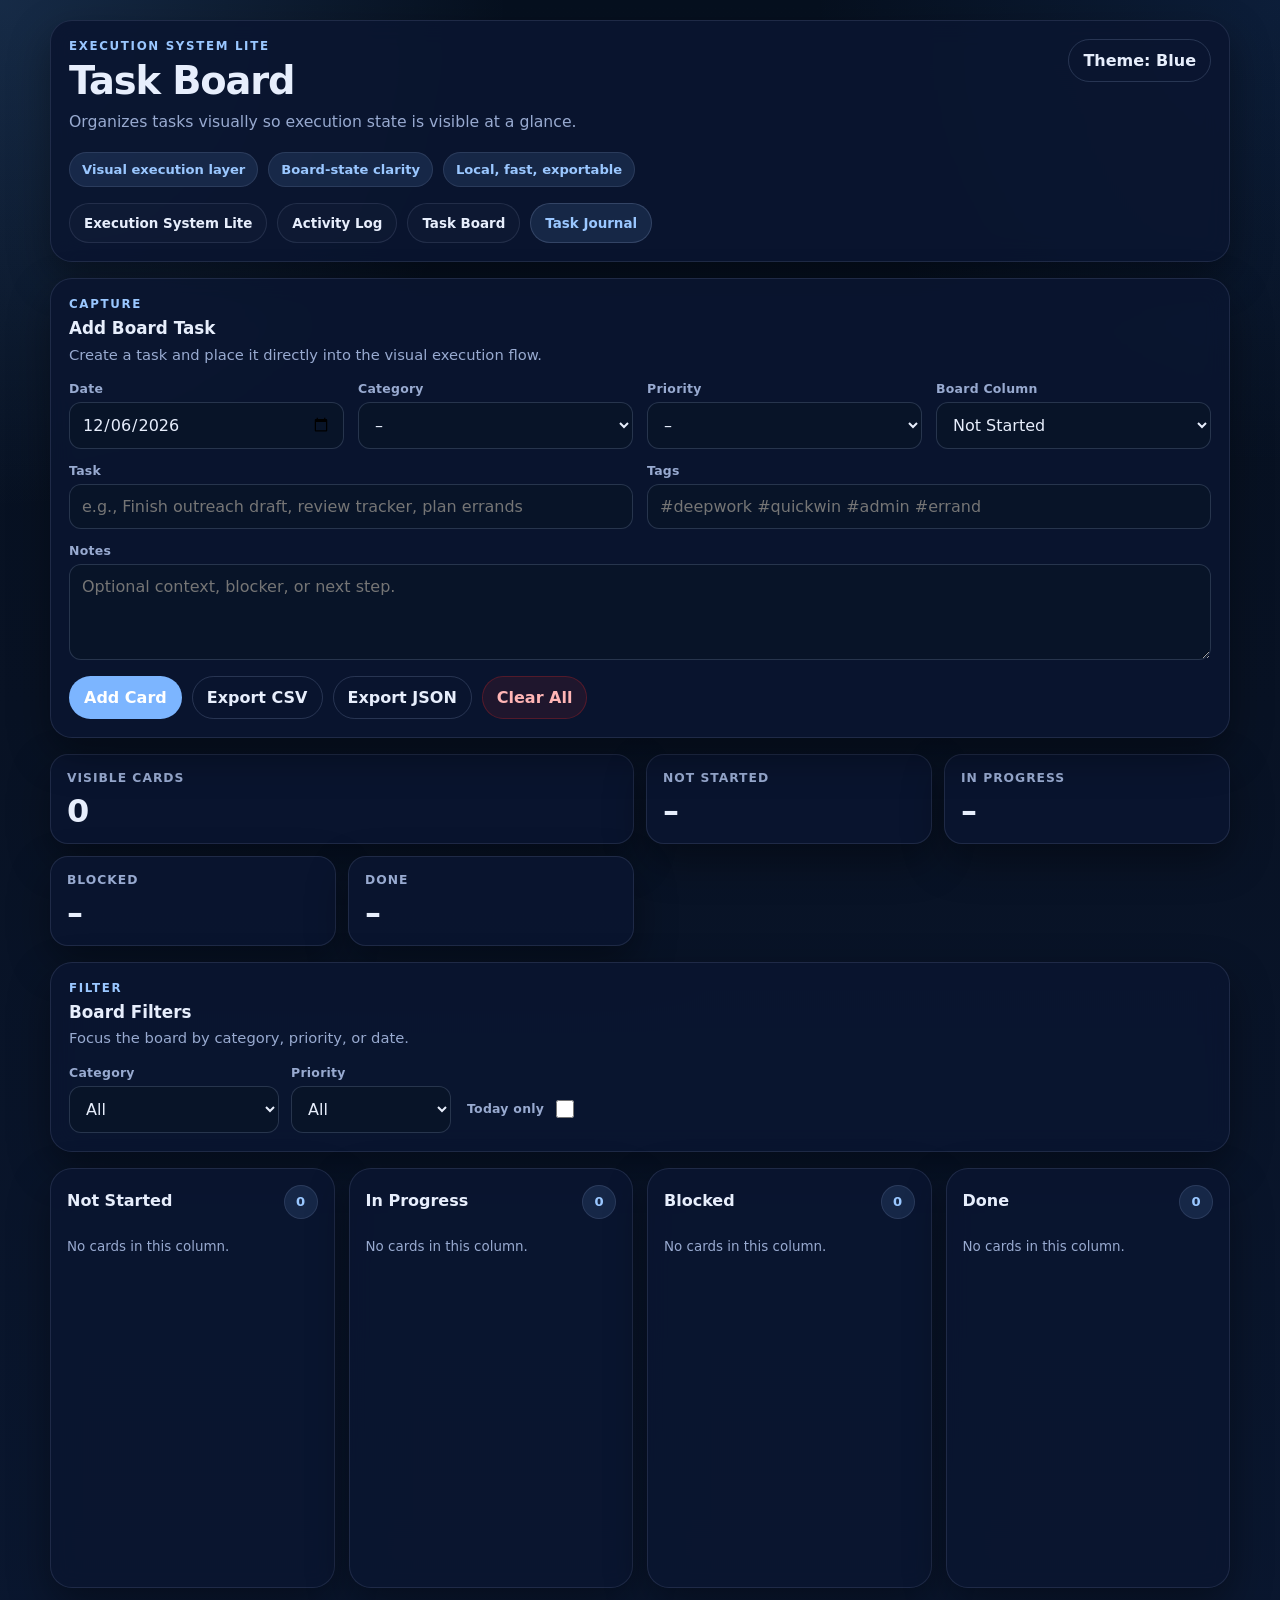
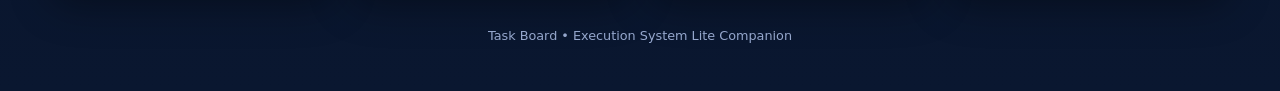
==== task-board/index.html @ 43ab629a "Add files via upload" ====
<!DOCTYPE html>
<html lang="en" data-theme="blue">
<head>
  <meta charset="UTF-8" />
  <meta name="viewport" content="width=device-width, initial-scale=1.0" />
  <title>Task Board</title>
  <meta name="description" content="Organizes tasks visually so execution state is visible at a glance." />
  <meta name="theme-color" content="#06101f" />
  <link rel="manifest" href="manifest.json" />
  <link rel="icon" href="../icons/icon-192.png" />
  <link rel="apple-touch-icon" href="../icons/icon-192.png" />
  <link rel="stylesheet" href="styles.css" />
</head>
<body>
  <div class="app-shell">
    <div class="app">
      <header class="hero card">
        <div class="hero-top">
          <div>
            <div class="eyebrow">Execution System Lite</div>
            <h1>Task Board</h1>
            <p class="subtitle">Organizes tasks visually so execution state is visible at a glance.</p>
          </div>
          <button id="themeBtn" class="btn btn-secondary" type="button" aria-label="Toggle theme">Theme: Blue</button>
        </div>

        <div class="hero-pills">
          <span class="pill">Visual execution layer</span>
          <span class="pill">Board-state clarity</span>
          <span class="pill">Local, fast, exportable</span>
        </div>
<nav class="top-nav" aria-label="Bundle navigation">
  <a class="nav-chip" href="../index.html">Execution System Lite</a>
  <a class="nav-chip" href="../activity-log/index.html">Activity Log</a>
  <a class="nav-chip" href="../task-board/index.html">Task Board</a>
  <a class="nav-chip active" href="index.html">Task Journal</a>
</nav>
      </header>

      <section class="section-card card">
        <div class="section-head section-head-stack">
          <div>
            <div class="eyebrow">Capture</div>
            <h2>Add Board Task</h2>
            <p class="section-copy">Create a task and place it directly into the visual execution flow.</p>
          </div>
        </div>

        <form id="boardForm">
          <div class="form-grid">
            <div class="field">
              <label for="dateInput">Date</label>
              <input type="date" id="dateInput" required />
            </div>

            <div class="field">
              <label for="categorySelect">Category</label>
              <select id="categorySelect">
                <option value="">–</option>
                <option value="work">Work</option>
                <option value="home">Home</option>
                <option value="relationship">Relationship</option>
                <option value="health">Health / Fitness</option>
                <option value="finance">Finance / Admin</option>
                <option value="learning">Learning / Language</option>
                <option value="trading">Trading</option>
                <option value="mbe">MBE / Business</option>
                <option value="writing">Writing / Creative</option>
                <option value="errand">Errand</option>
                <option value="other">Other</option>
              </select>
            </div>

            <div class="field">
              <label for="prioritySelect">Priority</label>
              <select id="prioritySelect">
                <option value="">–</option>
                <option value="low">Low</option>
                <option value="medium">Medium</option>
                <option value="high">High</option>
                <option value="critical">Critical</option>
              </select>
            </div>

            <div class="field">
              <label for="statusSelect">Board Column</label>
              <select id="statusSelect">
                <option value="not_started">Not Started</option>
                <option value="in_progress">In Progress</option>
                <option value="blocked">Blocked</option>
                <option value="done">Done</option>
              </select>
            </div>

            <div class="field field-span-2">
              <label for="titleInput">Task</label>
              <input type="text" id="titleInput" placeholder="e.g., Finish outreach draft, review tracker, plan errands" required />
            </div>

            <div class="field field-span-2">
              <label for="tagsInput">Tags</label>
              <input type="text" id="tagsInput" placeholder="#deepwork #quickwin #admin #errand" />
            </div>

            <div class="field field-full">
              <label for="notesInput">Notes</label>
              <textarea id="notesInput" placeholder="Optional context, blocker, or next step."></textarea>
            </div>
          </div>

          <div class="action-row">
            <button class="btn btn-primary" type="submit">Add Card</button>
            <button class="btn btn-secondary" type="button" id="exportCsvBtn">Export CSV</button>
            <button class="btn btn-secondary" type="button" id="exportJsonBtn">Export JSON</button>
            <button class="btn btn-danger" type="button" id="clearBtn">Clear All</button>
          </div>
        </form>
      </section>

      <section class="metrics-grid">
        <div class="metric-card metric-card-wide">
          <div class="metric-label">Visible Cards</div>
          <div class="metric-value" id="sumCount">0</div>
        </div>

        <div class="metric-card">
          <div class="metric-label">Not Started</div>
          <div class="metric-value" id="sumNotStarted">–</div>
        </div>

        <div class="metric-card">
          <div class="metric-label">In Progress</div>
          <div class="metric-value" id="sumInProgress">–</div>
        </div>

        <div class="metric-card">
          <div class="metric-label">Blocked</div>
          <div class="metric-value" id="sumBlocked">–</div>
        </div>

        <div class="metric-card">
          <div class="metric-label">Done</div>
          <div class="metric-value" id="sumDone">–</div>
        </div>
      </section>

      <section class="section-card card">
        <div class="section-head section-head-stack">
          <div>
            <div class="eyebrow">Filter</div>
            <h2>Board Filters</h2>
            <p class="section-copy">Focus the board by category, priority, or date.</p>
          </div>
        </div>

        <div class="filter-row">
          <div class="filter-field">
            <label for="filterCategory">Category</label>
            <select id="filterCategory">
              <option value="all">All</option>
              <option value="work">Work</option>
              <option value="home">Home</option>
              <option value="relationship">Relationship</option>
              <option value="health">Health / Fitness</option>
              <option value="finance">Finance / Admin</option>
              <option value="learning">Learning / Language</option>
              <option value="trading">Trading</option>
              <option value="mbe">MBE / Business</option>
              <option value="writing">Writing / Creative</option>
              <option value="errand">Errand</option>
              <option value="other">Other</option>
            </select>
          </div>

          <div class="filter-field">
            <label for="filterPriority">Priority</label>
            <select id="filterPriority">
              <option value="all">All</option>
              <option value="low">Low</option>
              <option value="medium">Medium</option>
              <option value="high">High</option>
              <option value="critical">Critical</option>
            </select>
          </div>

          <div class="checkbox-wrap">
            <label for="filterToday">Today only</label>
            <input type="checkbox" id="filterToday" />
          </div>
        </div>
      </section>

      <section class="board-grid">
        <div class="board-column card">
          <div class="board-column-head">
            <h3>Not Started</h3>
            <span class="board-count" id="countNotStarted">0</span>
          </div>
          <div class="board-stack" id="colNotStarted"></div>
        </div>

        <div class="board-column card">
          <div class="board-column-head">
            <h3>In Progress</h3>
            <span class="board-count" id="countInProgress">0</span>
          </div>
          <div class="board-stack" id="colInProgress"></div>
        </div>

        <div class="board-column card">
          <div class="board-column-head">
            <h3>Blocked</h3>
            <span class="board-count" id="countBlocked">0</span>
          </div>
          <div class="board-stack" id="colBlocked"></div>
        </div>

        <div class="board-column card">
          <div class="board-column-head">
            <h3>Done</h3>
            <span class="board-count" id="countDone">0</span>
          </div>
          <div class="board-stack" id="colDone"></div>
        </div>
      </section>

      <footer class="footer">Task Board • Execution System Lite Companion</footer>
    </div>
  </div>

  <script src="app.js"></script>
</body>
</html>
---- task-board/styles.css ----
:root {
  --bg: #f3f6fb;
  --bg-accent:
    radial-gradient(circle at top left, rgba(96, 165, 250, 0.16), transparent 28%),
    linear-gradient(180deg, #f6f9ff 0%, #eef3fb 100%);
  --card: rgba(255, 255, 255, 0.92);
  --text: #0f172a;
  --muted: #5b6b86;
  --border: rgba(15, 23, 42, 0.08);
  --border-strong: rgba(15, 23, 42, 0.12);
  --input-bg: #f8fbff;
  --accent: #2563eb;
  --accent-2: #60a5fa;
  --accent-soft: rgba(37, 99, 235, 0.08);
  --shadow: 0 10px 30px rgba(15, 23, 42, 0.08);
  --radius-xl: 22px;
  --radius-lg: 18px;
  --radius-md: 14px;
  --radius-sm: 999px;
  --max-width: 1180px;
}

html[data-theme="blue"] {
  --bg: #06101f;
  --bg-accent:
    radial-gradient(circle at top left, rgba(96, 165, 250, 0.18), transparent 24%),
    radial-gradient(circle at top right, rgba(59, 130, 246, 0.12), transparent 22%),
    linear-gradient(180deg, #06101f 0%, #081224 42%, #0a1730 100%);
  --card: rgba(10, 22, 48, 0.9);
  --text: #e7eefc;
  --muted: #98aad0;
  --border: rgba(152, 170, 208, 0.15);
  --border-strong: rgba(152, 170, 208, 0.22);
  --input-bg: #081428;
  --accent: #7cb5ff;
  --accent-2: #9ac7ff;
  --accent-soft: rgba(124, 181, 255, 0.12);
  --shadow: 0 16px 40px rgba(0, 0, 0, 0.38);
}

* {
  box-sizing: border-box;
}

html, body {
  margin: 0;
  min-height: 100%;
}

body {
  font-family: Inter, system-ui, -apple-system, BlinkMacSystemFont, "Segoe UI", sans-serif;
  background: var(--bg-accent);
  color: var(--text);
}

button,
input,
select,
textarea {
  font: inherit;
}

.app-shell {
  min-height: 100vh;
  padding: 20px 14px 40px;
}

.app {
  width: 100%;
  max-width: var(--max-width);
  margin: 0 auto;
  display: grid;
  gap: 16px;
}

.card {
  background: var(--card);
  backdrop-filter: blur(12px);
  border: 1px solid var(--border);
  border-radius: var(--radius-xl);
  box-shadow: var(--shadow);
}

.hero,
.section-card {
  padding: 18px;
}

.hero-top {
  display: flex;
  justify-content: space-between;
  align-items: flex-start;
  gap: 16px;
}

.eyebrow {
  font-size: 0.74rem;
  letter-spacing: 0.14em;
  text-transform: uppercase;
  color: var(--accent-2);
  margin-bottom: 8px;
  font-weight: 700;
}

h1, h2, h3, p {
  margin: 0;
}

h1 {
  font-size: clamp(1.8rem, 5vw, 2.4rem);
  line-height: 1.05;
  letter-spacing: -0.03em;
}

h2 {
  font-size: 1.05rem;
  line-height: 1.1;
  margin-bottom: 6px;
}

h3 {
  font-size: 1rem;
  line-height: 1.15;
}

.subtitle,
.section-copy {
  color: var(--muted);
  max-width: 720px;
  line-height: 1.45;
}

.subtitle {
  margin-top: 10px;
  font-size: 0.98rem;
}

.section-copy {
  font-size: 0.92rem;
}

.hero-pills {
  display: flex;
  flex-wrap: wrap;
  gap: 10px;
  margin-top: 18px;
}

.pill {
  border-radius: var(--radius-sm);
  padding: 9px 12px;
  font-size: 0.82rem;
  color: var(--accent-2);
  background: var(--accent-soft);
  border: 1px solid var(--border);
  font-weight: 600;
}

.metrics-grid {
  display: grid;
  grid-template-columns: repeat(4, minmax(0, 1fr));
  gap: 12px;
}

.metric-card {
  padding: 16px;
  border-radius: var(--radius-lg);
  background: var(--card);
  border: 1px solid var(--border);
  box-shadow: var(--shadow);
}

.metric-card-wide {
  grid-column: span 2;
}

.metric-label {
  font-size: 0.77rem;
  text-transform: uppercase;
  letter-spacing: 0.08em;
  color: var(--muted);
  margin-bottom: 10px;
  font-weight: 700;
}

.metric-value {
  font-size: clamp(1.35rem, 3.5vw, 2rem);
  line-height: 1;
  font-weight: 800;
  letter-spacing: -0.03em;
}

.section-head {
  display: flex;
  justify-content: space-between;
  align-items: flex-start;
  gap: 14px;
  margin-bottom: 16px;
}

.section-head-stack {
  flex-direction: column;
}

.form-grid {
  display: grid;
  grid-template-columns: repeat(4, minmax(0, 1fr));
  gap: 14px;
}

.field {
  display: flex;
  flex-direction: column;
  gap: 6px;
}

.field-full {
  grid-column: 1 / -1;
}

.field-span-2 {
  grid-column: span 2;
}

label {
  font-size: 0.78rem;
  font-weight: 700;
  color: var(--muted);
  letter-spacing: 0.02em;
}

input[type="text"],
input[type="date"],
select,
textarea {
  width: 100%;
  background: var(--input-bg);
  color: var(--text);
  border: 1px solid var(--border-strong);
  border-radius: 12px;
  padding: 12px 12px;
  outline: none;
}

textarea {
  min-height: 96px;
  resize: vertical;
}

input:focus,
select:focus,
textarea:focus {
  border-color: var(--accent);
}

.action-row {
  display: flex;
  flex-wrap: wrap;
  gap: 10px;
  margin-top: 16px;
}

.btn {
  appearance: none;
  border: 1px solid var(--border-strong);
  border-radius: var(--radius-sm);
  padding: 11px 14px;
  cursor: pointer;
  font-weight: 700;
  background: transparent;
  color: var(--text);
}

.btn-primary {
  background: var(--accent);
  color: #fff;
  border-color: transparent;
}

.btn-danger {
  background: rgba(220, 38, 38, 0.1);
  color: #ffb5b5;
  border-color: rgba(220, 38, 38, 0.28);
}

html[data-theme="light"] .btn-danger {
  color: #dc2626;
}

.filter-row {
  display: flex;
  flex-wrap: wrap;
  gap: 12px;
  align-items: end;
}

.filter-field {
  min-width: 160px;
  display: flex;
  flex-direction: column;
  gap: 6px;
}

.checkbox-wrap {
  display: inline-flex;
  align-items: center;
  gap: 8px;
  min-height: 48px;
  padding: 0 4px;
  color: var(--muted);
  font-weight: 700;
}

.checkbox-wrap input {
  width: 18px;
  height: 18px;
}

.board-grid {
  display: grid;
  grid-template-columns: repeat(4, minmax(0, 1fr));
  gap: 14px;
}

.board-column {
  padding: 16px;
  min-height: 420px;
}

.board-column-head {
  display: flex;
  justify-content: space-between;
  align-items: center;
  gap: 10px;
  margin-bottom: 12px;
}

.board-count {
  display: inline-flex;
  align-items: center;
  justify-content: center;
  min-width: 34px;
  height: 34px;
  padding: 0 10px;
  border-radius: var(--radius-sm);
  background: var(--accent-soft);
  color: var(--accent-2);
  border: 1px solid var(--border);
  font-size: 0.82rem;
  font-weight: 800;
}

.board-stack {
  display: grid;
  gap: 12px;
  align-content: start;
}

.board-card {
  border: 1px solid var(--border);
  border-radius: var(--radius-lg);
  padding: 14px;
  background: rgba(255,255,255,0.02);
}

.board-card-head {
  display: flex;
  justify-content: space-between;
  gap: 10px;
  align-items: flex-start;
  margin-bottom: 10px;
}

.board-card-title {
  font-size: 0.95rem;
  font-weight: 800;
  line-height: 1.25;
}

.board-meta {
  display: flex;
  flex-wrap: wrap;
  gap: 8px;
  margin-bottom: 10px;
}

.board-chip {
  display: inline-flex;
  align-items: center;
  min-height: 28px;
  padding: 0 10px;
  border-radius: var(--radius-sm);
  background: var(--accent-soft);
  border: 1px solid var(--border);
  color: var(--accent-2);
  font-size: 0.76rem;
  font-weight: 700;
}

.board-notes {
  color: var(--muted);
  font-size: 0.84rem;
  line-height: 1.4;
  white-space: pre-wrap;
  margin-bottom: 12px;
}

.board-actions {
  display: flex;
  flex-wrap: wrap;
  gap: 8px;
}

.board-actions .btn {
  padding: 8px 12px;
  font-size: 0.78rem;
}

.board-empty {
  color: var(--muted);
  font-size: 0.84rem;
  padding: 8px 0;
}

.footer {
  width: 100%;
  max-width: var(--max-width);
  margin: 16px auto 0;
  text-align: center;
  color: var(--muted);
  font-size: 0.8rem;
  padding: 8px 0;
}

@media (max-width: 1100px) {
  .board-grid {
    grid-template-columns: repeat(2, minmax(0, 1fr));
  }
}

@media (max-width: 980px) {
  .metrics-grid {
    grid-template-columns: repeat(2, minmax(0, 1fr));
  }

  .metric-card-wide {
    grid-column: span 2;
  }

  .form-grid {
    grid-template-columns: repeat(2, minmax(0, 1fr));
  }
}

@media (max-width: 640px) {
  .app-shell {
    padding: 14px 10px 28px;
  }

  .hero,
  .section-card,
  .metric-card,
  .board-column {
    padding: 14px;
  }

  .hero-top,
  .section-head {
    flex-direction: column;
  }

  .metrics-grid {
    grid-template-columns: 1fr 1fr;
  }

  .form-grid,
  .board-grid {
    grid-template-columns: 1fr;
  }

  .field-span-2,
  .metric-card-wide {
    grid-column: auto;
  }

  .filter-row {
    flex-direction: column;
    align-items: stretch;
  }

  .filter-field {
    min-width: 0;
  }

  .action-row .btn {
    width: 100%;
  }
}

.top-nav {
  display: flex;
  flex-wrap: wrap;
  gap: 10px;
  margin-top: 16px;
}

.nav-chip {
  display: inline-flex;
  align-items: center;
  justify-content: center;
  min-height: 40px;
  padding: 0 14px;
  border-radius: var(--radius-sm);
  border: 1px solid var(--border);
  background: rgba(255, 255, 255, 0.02);
  color: var(--text);
  font-size: 0.84rem;
  font-weight: 700;
  text-decoration: none;
}

.nav-chip.active {
  background: var(--accent-soft);
  color: var(--accent-2);
  border-color: var(--border-strong);
}

@media (max-width: 640px) {
  .top-nav {
    flex-direction: column;
  }

  .nav-chip {
    width: 100%;
  }
}
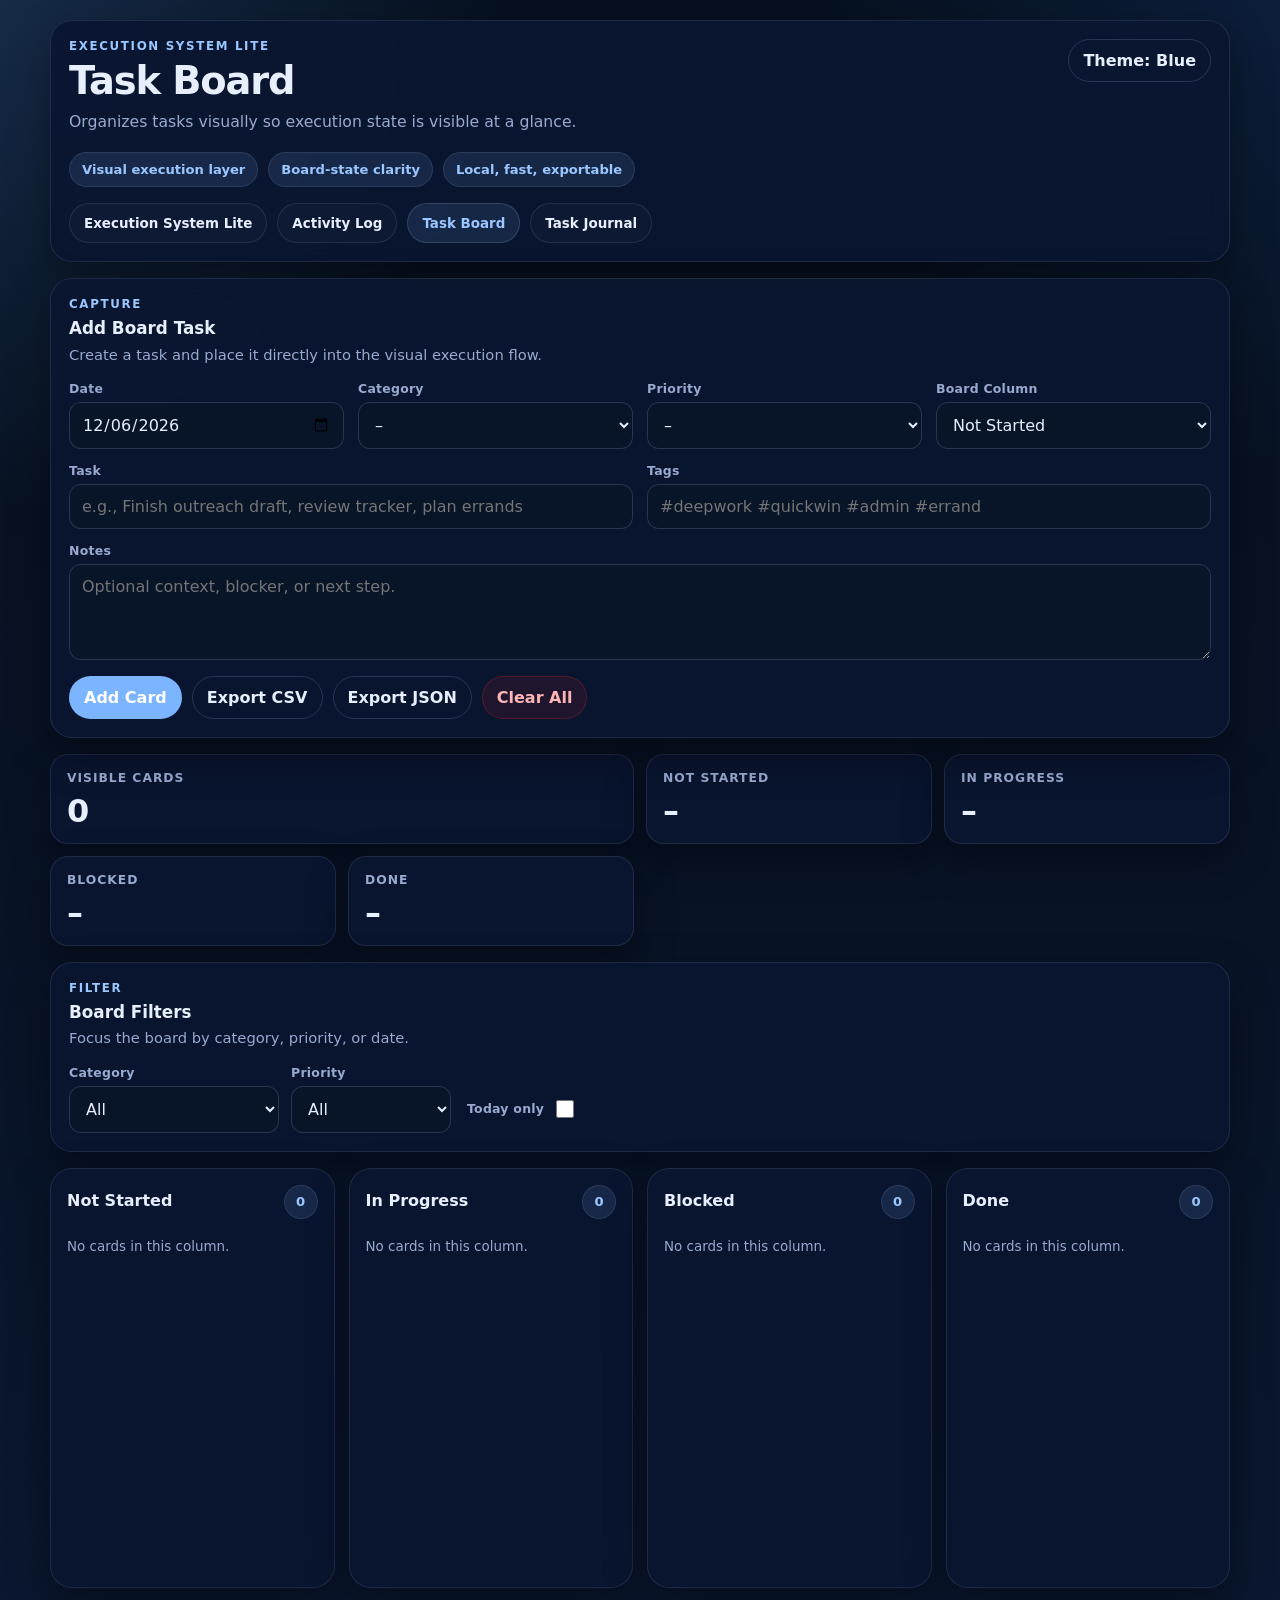
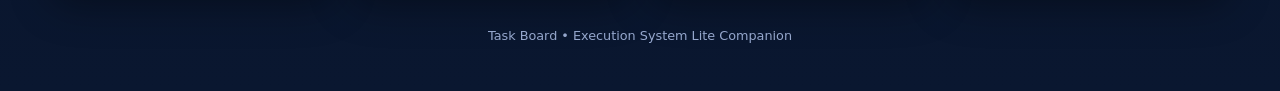
==== commit 5df92550: "Add files via upload" ====
--- a/task-board/index.html
+++ b/task-board/index.html
@@ -32,8 +32,8 @@
 <nav class="top-nav" aria-label="Bundle navigation">
   <a class="nav-chip" href="../index.html">Execution System Lite</a>
   <a class="nav-chip" href="../activity-log/index.html">Activity Log</a>
-  <a class="nav-chip" href="../task-board/index.html">Task Board</a>
-  <a class="nav-chip active" href="index.html">Task Journal</a>
+  <a class="nav-chip active" href="index.html">Task Board</a>
+  <a class="nav-chip" href="../task-journal/index.html">Task Journal</a>
 </nav>
       </header>
 
